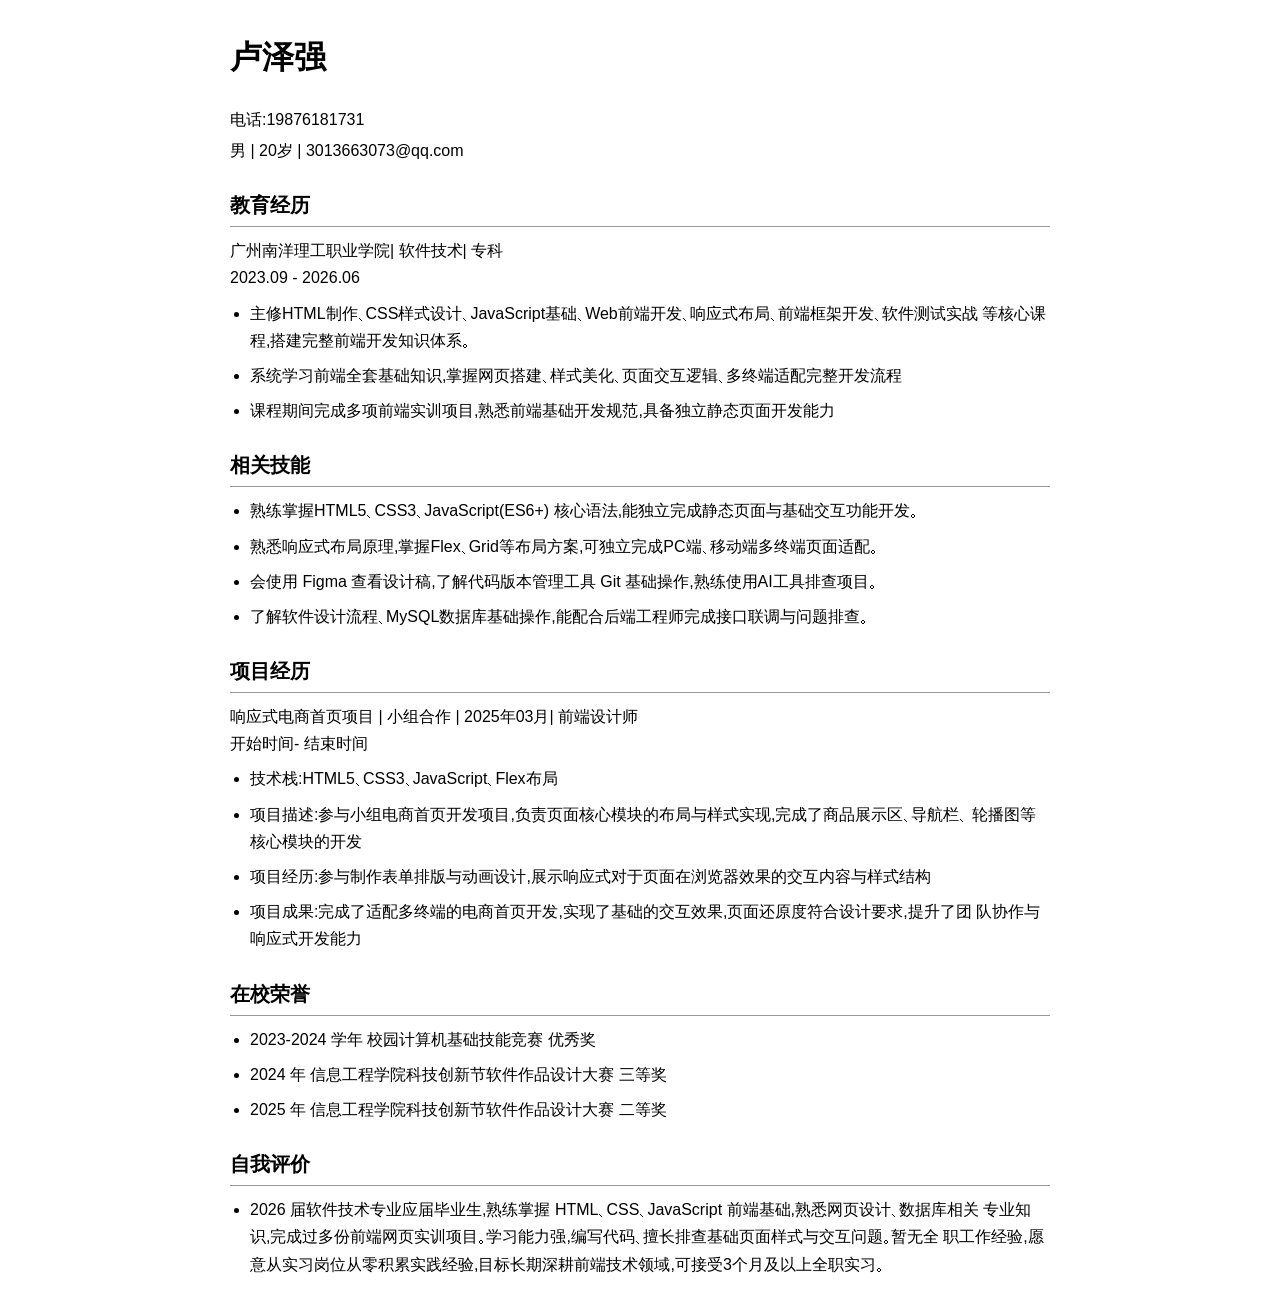
==== 个人简历/index.html @ 587d434b "Add files via upload 上传个人前端简历HTML文件" ====
<!DOCTYPE html>
<html lang="zh-CN">

<head>
  <meta charset="UTF-8">
  <title>卢泽强个人简历</title>
  <style>
    body {
      font-family: "Microsoft YaHei", SimSun, sans-serif;
      max-width: 820px;
      margin: 30px auto;
      padding: 0 20px;
      line-height: 1.7;
      font-size: 16px;
    }

    h2 {
      font-size: 20px;
      margin: 24px 0 10px 0;
      border-bottom: 1px solid #999;
      padding-bottom: 4px;
    }

    .info-line {
      margin: 4px 0;
    }

    ul {
      padding-left: 20px;
      margin: 8px 0;
    }

    li {
      margin: 8px 0;
    }
  </style>
</head>

<body>
  <h1>卢泽强</h1>
  <div class="info-line">电话:19876181731</div>
  <div class="info-line">男 | 20岁 | 3013663073@qq.com</div>

  <h2>教育经历</h2>
  <div>广州南洋理工职业学院| 软件技术| 专科</div>
  <div>2023.09 - 2026.06</div>
  <ul>
    <li>主修HTML制作､CSS样式设计､JavaScript基础､Web前端开发､响应式布局､前端框架开发､软件测试实战 等核心课程,搭建完整前端开发知识体系｡</li>
    <li>系统学习前端全套基础知识,掌握网页搭建､样式美化､页面交互逻辑､多终端适配完整开发流程</li>
    <li>课程期间完成多项前端实训项目,熟悉前端基础开发规范,具备独立静态页面开发能力</li>
  </ul>

  <h2>相关技能</h2>
  <ul>
    <li>熟练掌握HTML5､CSS3､JavaScript(ES6+) 核心语法,能独立完成静态页面与基础交互功能开发｡</li>
    <li>熟悉响应式布局原理,掌握Flex､Grid等布局方案,可独立完成PC端､移动端多终端页面适配｡</li>
    <li>会使用 Figma 查看设计稿,了解代码版本管理工具 Git 基础操作,熟练使用AI工具排查项目｡</li>
    <li>了解软件设计流程､MySQL数据库基础操作,能配合后端工程师完成接口联调与问题排查｡</li>
  </ul>

  <h2>项目经历</h2>
  <div>响应式电商首页项目 | 小组合作 | 2025年03月| 前端设计师</div>
  <div>开始时间- 结束时间</div>
  <ul>
    <li>技术栈:HTML5､CSS3､JavaScript､Flex布局</li>
    <li>项目描述:参与小组电商首页开发项目,负责页面核心模块的布局与样式实现,完成了商品展示区､导航栏､ 轮播图等核心模块的开发</li>
    <li>项目经历:参与制作表单排版与动画设计,展示响应式对于页面在浏览器效果的交互内容与样式结构</li>
    <li>项目成果:完成了适配多终端的电商首页开发,实现了基础的交互效果,页面还原度符合设计要求,提升了团 队协作与响应式开发能力</li>
  </ul>

  <h2>在校荣誉</h2>
  <ul>
    <li>2023-2024 学年 校园计算机基础技能竞赛 优秀奖</li>
    <li>2024 年 信息工程学院科技创新节软件作品设计大赛 三等奖</li>
    <li>2025 年 信息工程学院科技创新节软件作品设计大赛 二等奖</li>
  </ul>

  <h2>自我评价</h2>
  <ul>
    <li>2026 届软件技术专业应届毕业生,熟练掌握 HTML､CSS､JavaScript 前端基础,熟悉网页设计､数据库相关 专业知识,完成过多份前端网页实训项目｡学习能力强,编写代码､擅长排查基础页面样式与交互问题｡暂无全
      职工作经验,愿意从实习岗位从零积累实践经验,目标长期深耕前端技术领域,可接受3个月及以上全职实习｡</li>
  </ul>
</body>

</html>
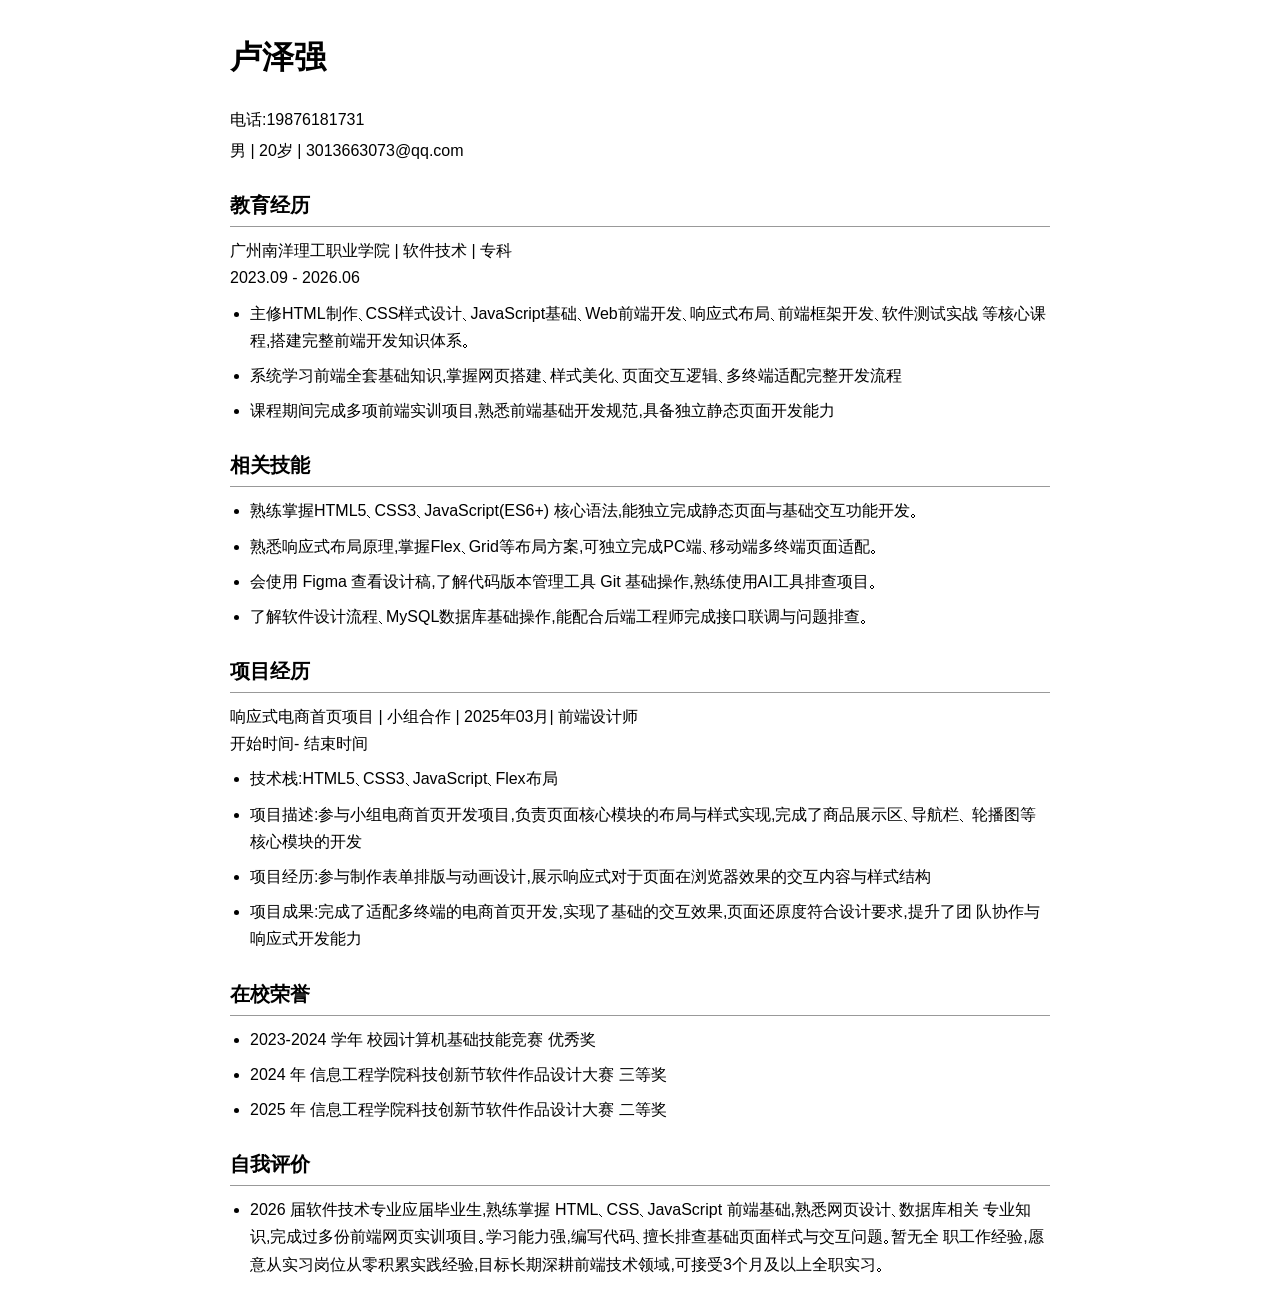
==== commit 5742f7da: "Add files via upload" ====
--- a/个人简历/index.html
+++ b/个人简历/index.html
@@ -15,10 +15,28 @@
     }
 
     h2 {
+      position: relative;
       font-size: 20px;
       margin: 24px 0 10px 0;
       border-bottom: 1px solid #999;
       padding-bottom: 4px;
+      overflow: hidden;
+    }
+
+    h2::after {
+      content: '';
+      position: absolute;
+      bottom: -1px;
+      left: 0;
+      width: 0;
+      height: 2px;
+      background-color: #007bff;
+      transition: all 0.8s ease-in-out;
+    }
+
+    h2:hover::after {
+      width: 100%;
+      background-color: #dc3545;
     }
 
     .info-line {
@@ -32,6 +50,7 @@
 
     li {
       margin: 8px 0;
+      transition: all 0.3s ease-in-out;
     }
   </style>
 </head>
@@ -42,7 +61,7 @@
   <div class="info-line">男 | 20岁 | 3013663073@qq.com</div>
 
   <h2>教育经历</h2>
-  <div>广州南洋理工职业学院| 软件技术| 专科</div>
+  <div>广州南洋理工职业学院 | 软件技术 | 专科</div>
   <div>2023.09 - 2026.06</div>
   <ul>
     <li>主修HTML制作､CSS样式设计､JavaScript基础､Web前端开发､响应式布局､前端框架开发､软件测试实战 等核心课程,搭建完整前端开发知识体系｡</li>
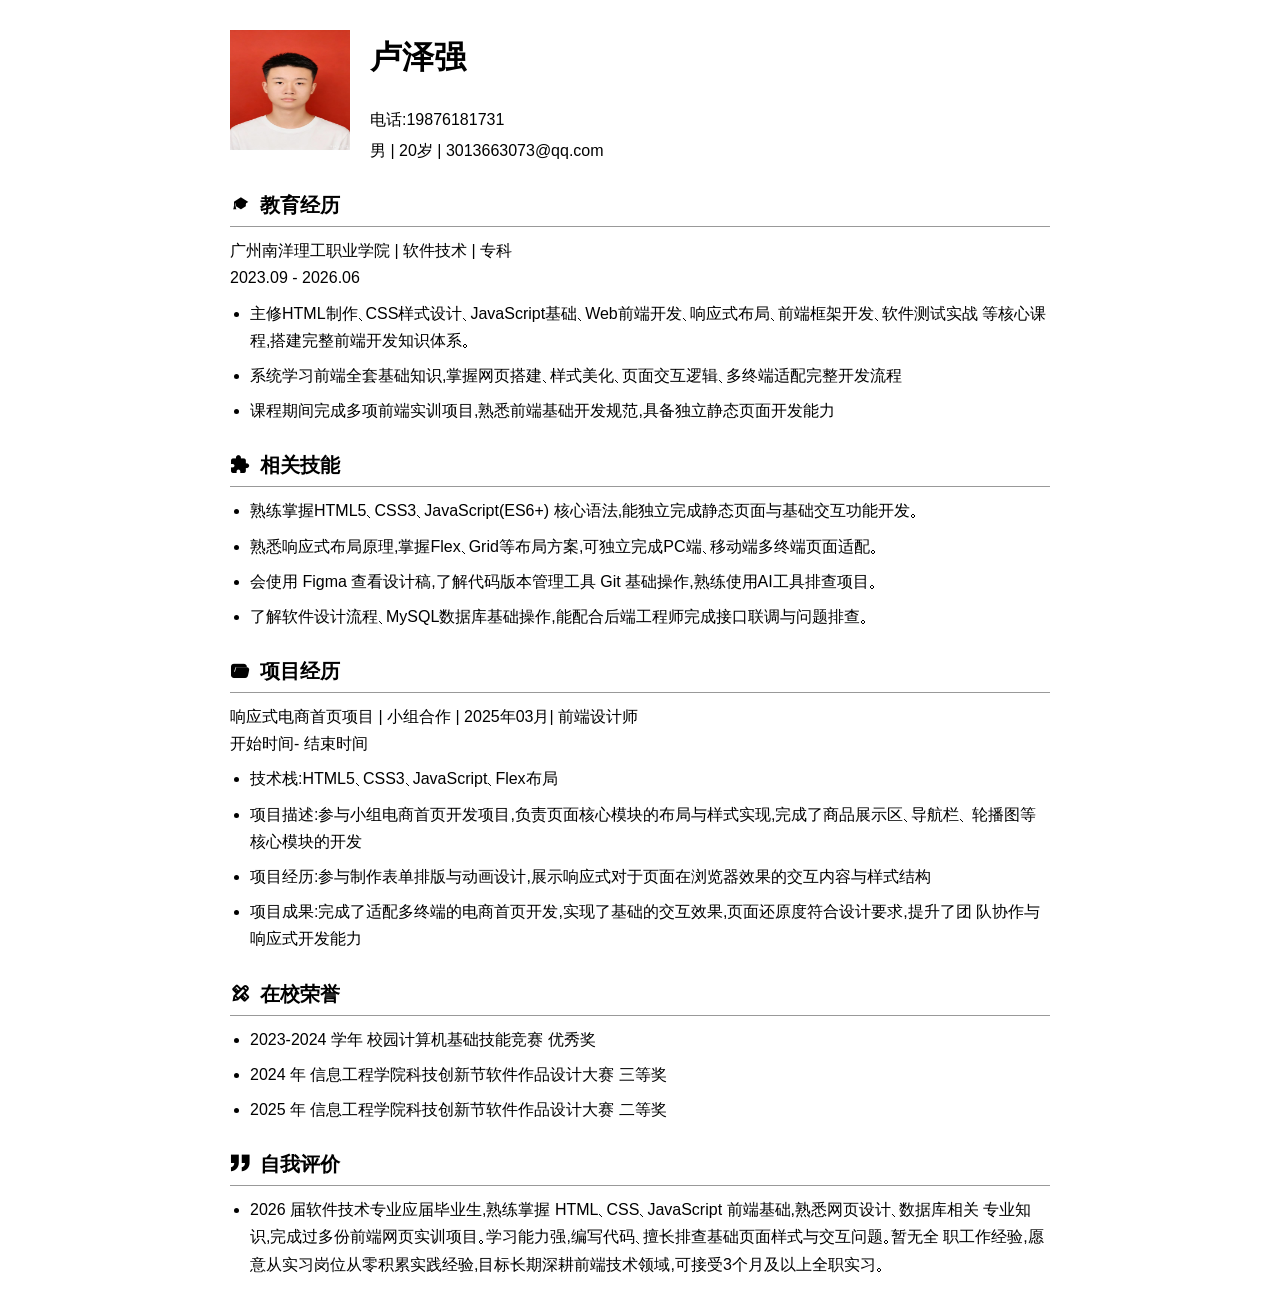
==== commit b78ed852: "Add files via upload" ====
--- a/个人简历/index.html
+++ b/个人简历/index.html
@@ -4,6 +4,7 @@
 <head>
   <meta charset="UTF-8">
   <title>卢泽强个人简历</title>
+  <link rel="stylesheet" href="./iconfont/iconfont.css">
   <style>
     body {
       font-family: "Microsoft YaHei", SimSun, sans-serif;
@@ -14,6 +15,16 @@
       font-size: 16px;
     }
 
+    .fload {
+      float: left;
+    }
+
+    img {
+      width: 120px;
+      height: 120px;
+      margin-right: 20px;
+    }
+
     h2 {
       position: relative;
       font-size: 20px;
@@ -21,6 +32,12 @@
       border-bottom: 1px solid #999;
       padding-bottom: 4px;
       overflow: hidden;
+      transition: color 0.3s ease-in-out;
+    }
+
+    .iconfont {
+      font-size: 20px;
+      margin-right: 10px;
     }
 
     h2::after {
@@ -37,6 +54,11 @@
     h2:hover::after {
       width: 100%;
       background-color: #dc3545;
+    }
+
+    h2:hover {
+      color: #dc3545;
+      transition: color 0.3s ease-in-out 0.8s;
     }
 
     .info-line {
@@ -56,11 +78,17 @@
 </head>
 
 <body>
-  <h1>卢泽强</h1>
-  <div class="info-line">电话:19876181731</div>
-  <div class="info-line">男 | 20岁 | 3013663073@qq.com</div>
+  <div class="fload">
+    <img src="./images/头像.jpg" alt="">
+  </div>
+  <div>
+    <h1>卢泽强</h1>
+    <div class="info-line">电话:19876181731</div>
+    <div class="info-line">男 | 20岁 | 3013663073@qq.com</div>
+  </div>
 
-  <h2>教育经历</h2>
+
+  <h2><i class="iconfont icon-xueshimao"></i>教育经历</h2>
   <div>广州南洋理工职业学院 | 软件技术 | 专科</div>
   <div>2023.09 - 2026.06</div>
   <ul>
@@ -69,7 +97,7 @@
     <li>课程期间完成多项前端实训项目,熟悉前端基础开发规范,具备独立静态页面开发能力</li>
   </ul>
 
-  <h2>相关技能</h2>
+  <h2><i class="iconfont icon-pintu"></i>相关技能</h2>
   <ul>
     <li>熟练掌握HTML5､CSS3､JavaScript(ES6+) 核心语法,能独立完成静态页面与基础交互功能开发｡</li>
     <li>熟悉响应式布局原理,掌握Flex､Grid等布局方案,可独立完成PC端､移动端多终端页面适配｡</li>
@@ -77,7 +105,7 @@
     <li>了解软件设计流程､MySQL数据库基础操作,能配合后端工程师完成接口联调与问题排查｡</li>
   </ul>
 
-  <h2>项目经历</h2>
+  <h2><i class="iconfont icon-wenjianjia"></i>项目经历</h2>
   <div>响应式电商首页项目 | 小组合作 | 2025年03月| 前端设计师</div>
   <div>开始时间- 结束时间</div>
   <ul>
@@ -87,14 +115,14 @@
     <li>项目成果:完成了适配多终端的电商首页开发,实现了基础的交互效果,页面还原度符合设计要求,提升了团 队协作与响应式开发能力</li>
   </ul>
 
-  <h2>在校荣誉</h2>
+  <h2><i class="iconfont icon-iconfont_biaohui"></i>在校荣誉</h2>
   <ul>
     <li>2023-2024 学年 校园计算机基础技能竞赛 优秀奖</li>
     <li>2024 年 信息工程学院科技创新节软件作品设计大赛 三等奖</li>
     <li>2025 年 信息工程学院科技创新节软件作品设计大赛 二等奖</li>
   </ul>
 
-  <h2>自我评价</h2>
+  <h2><i class="iconfont icon-yinhao-right"></i>自我评价</h2>
   <ul>
     <li>2026 届软件技术专业应届毕业生,熟练掌握 HTML､CSS､JavaScript 前端基础,熟悉网页设计､数据库相关 专业知识,完成过多份前端网页实训项目｡学习能力强,编写代码､擅长排查基础页面样式与交互问题｡暂无全
       职工作经验,愿意从实习岗位从零积累实践经验,目标长期深耕前端技术领域,可接受3个月及以上全职实习｡</li>
--- a/个人简历/iconfont/iconfont.css
+++ b/个人简历/iconfont/iconfont.css
@@ -0,0 +1,33 @@
+@font-face {
+  font-family: "iconfont"; /* Project id  */
+  src: url('iconfont.ttf?t=1781855140608') format('truetype');
+}
+
+.iconfont {
+  font-family: "iconfont" !important;
+  font-size: 16px;
+  font-style: normal;
+  -webkit-font-smoothing: antialiased;
+  -moz-osx-font-smoothing: grayscale;
+}
+
+.icon-wenjianjia:before {
+  content: "\f00c5";
+}
+
+.icon-pintu:before {
+  content: "\e61e";
+}
+
+.icon-yinhao-right:before {
+  content: "\e50d";
+}
+
+.icon-xueshimao:before {
+  content: "\e622";
+}
+
+.icon-iconfont_biaohui:before {
+  content: "\e6cc";
+}
+
